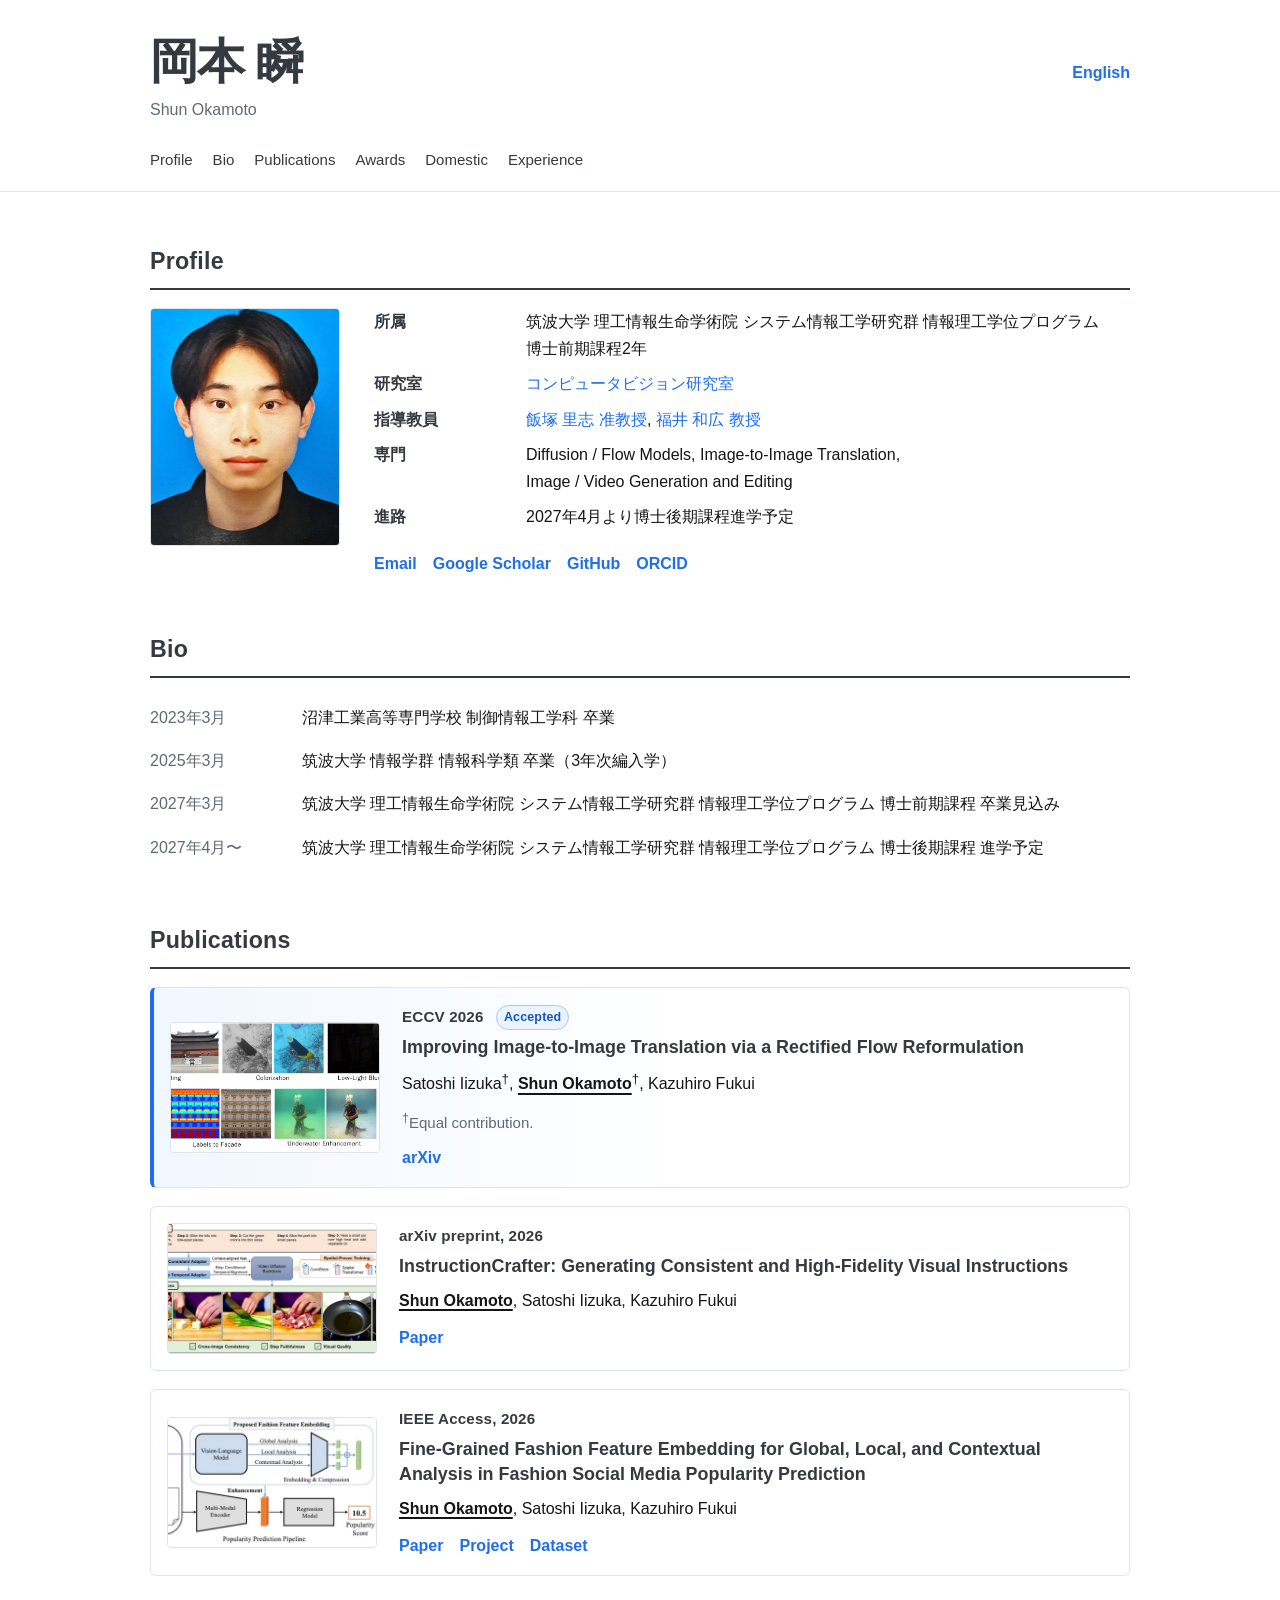
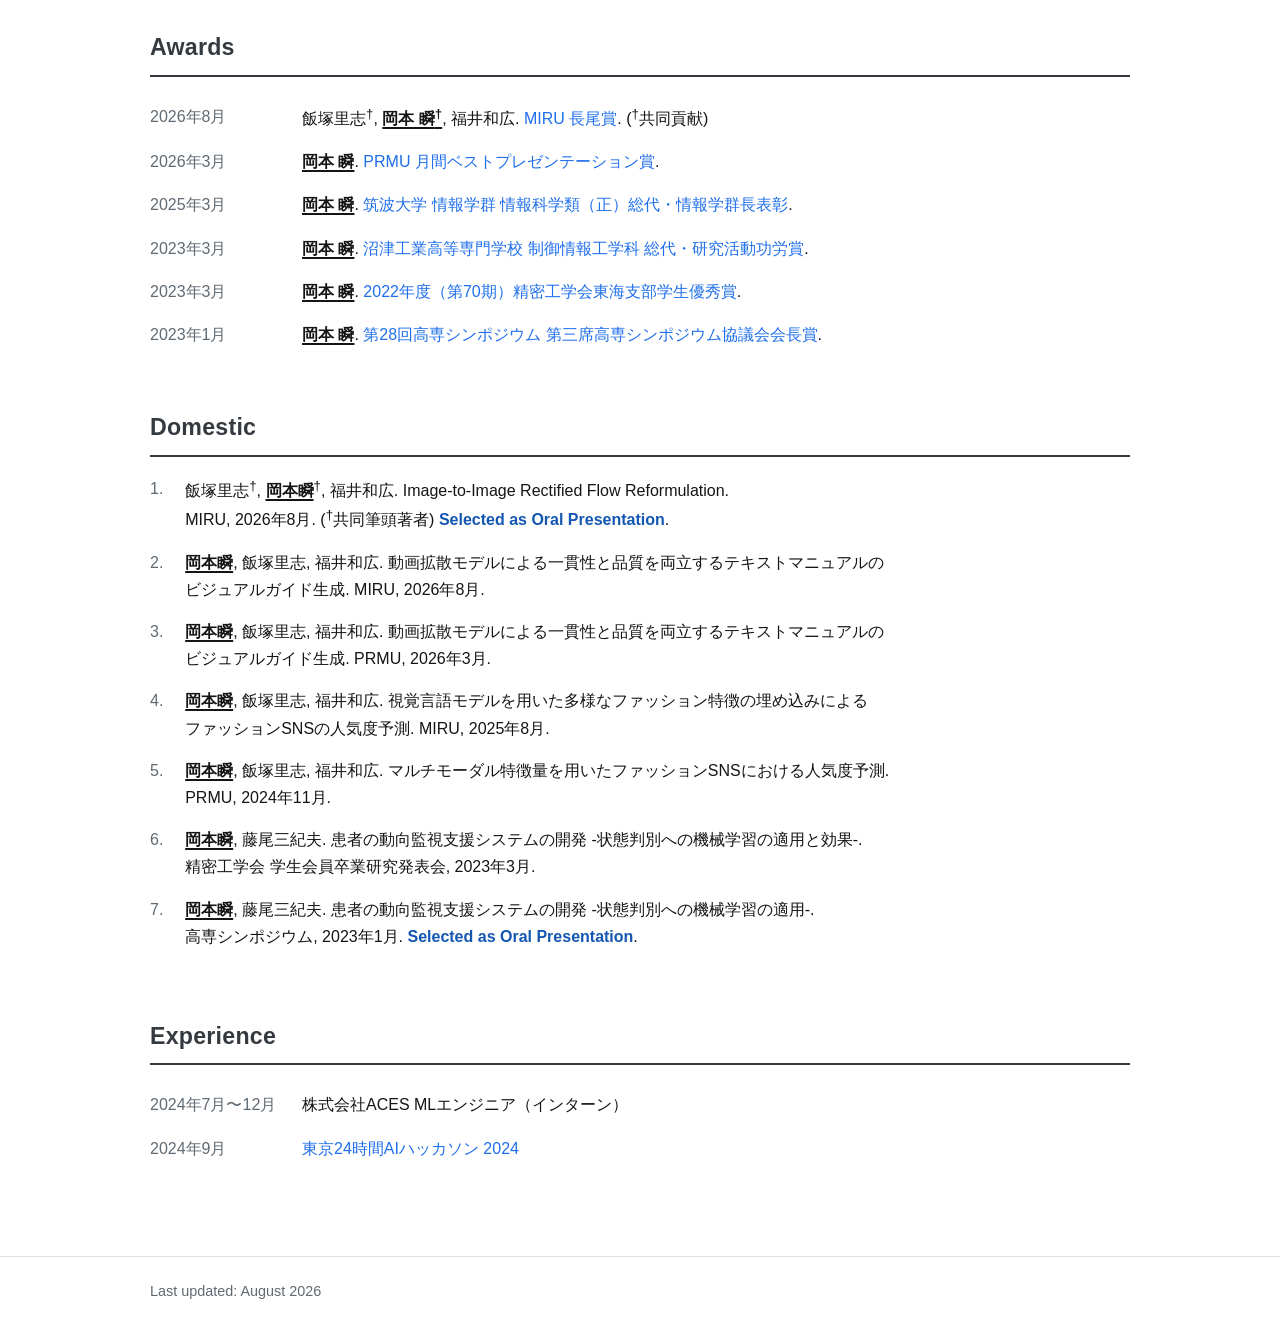
==== index.html @ 53cd5a17 "Update index.html" ====
<!DOCTYPE html>
<html lang="ja">
<head>
  <meta charset="UTF-8">
  <meta name="viewport" content="width=device-width, initial-scale=1.0">
  <meta name="description" content="岡本 瞬 (Shun Okamoto)">
  <title>岡本 瞬 | Shun Okamoto</title>
  <link rel="stylesheet" href="style.css">
</head>
<body>
  <header class="site-header">
    <div class="container">
      <div class="header-row">
        <div>
          <h1 class="site-title">岡本 瞬</h1>
          <p class="site-subtitle">Shun Okamoto</p>
        </div>
        <a class="lang-switch" href="index_en.html" lang="en">English</a>
      </div>
      <nav class="nav" aria-label="ページ内ナビゲーション">
        <a href="#profile">Profile</a>
        <a href="#education">Bio</a>
        <a href="#publications">Publications</a>
        <a href="#awards">Awards</a>
        <a href="#domestic">Domestic</a>
        <a href="#development">Experience</a>
      </nav>
    </div>
  </header>

  <main class="container">
    <section id="profile">
      <h2 class="section-title">Profile</h2>
      <div class="profile">
        <img class="profile-photo" src="assets/profile.jpg" alt="岡本 瞬のプロフィール写真">
        <div>
          <dl class="profile-details">
            <dt>所属</dt>
            <dd>筑波大学 理工情報生命学術院 システム情報工学研究群 情報理工学位プログラム <br>博士前期課程2年</dd>

            <dt>研究室</dt>
            <dd><a href="https://home.cvlab.cs.tsukuba.ac.jp/home" target="_blank" rel="noopener noreferrer">コンピュータビジョン研究室</a></dd>

            <dt>指導教員</dt>
            <dd>
              <a href="https://iizuka.cs.tsukuba.ac.jp/" target="_blank" rel="noopener noreferrer">飯塚 里志 准教授</a>,
              <a href="https://www.cs.tsukuba.ac.jp/~kfukui/" target="_blank" rel="noopener noreferrer">福井 和広 教授</a>
            </dd>

            <dt>専門</dt>
            <dd>Diffusion / Flow Models, Image-to-Image Translation, <br>Image / Video Generation and Editing</dd>

            <dt>進路</dt>
            <dd>2027年4月より博士後期課程進学予定</dd>
          </dl>

          <div class="link-row" aria-label="外部リンク">
            <a href="mailto:mogura.okamoto@cvlab.cs.tsukuba.ac.jp">Email</a>
            <a href="https://scholar.google.com/citations?user=9GN3HHEAAAAJ&hl=ja" target="_blank" rel="noopener noreferrer">Google Scholar</a>
            <a href="https://github.com/minotake-match-life" target="_blank" rel="noopener noreferrer">GitHub</a>
            <a href="https://orcid.org/0009-0007-9579-2125" target="_blank" rel="noopener noreferrer">ORCID</a>
          </div>
        </div>
      </div>
    </section>

    <section id="education">
      <h2 class="section-title">Bio</h2>
      <ul class="timeline">
        <li><span class="date">2023年3月</span><span>沼津工業高等専門学校 制御情報工学科 卒業</span></li>
        <li><span class="date">2025年3月</span><span>筑波大学 情報学群 情報科学類 卒業（3年次編入学）</span></li>
        <li><span class="date">2027年3月</span><span>筑波大学 理工情報生命学術院 システム情報工学研究群 情報理工学位プログラム 博士前期課程 卒業見込み</span></li>
        <li><span class="date">2027年4月〜</span><span>筑波大学 理工情報生命学術院 システム情報工学研究群 情報理工学位プログラム 博士後期課程 進学予定</span></li>
      </ul>
    </section>

    <section id="publications">
      <h2 class="section-title">Publications</h2>
      <div class="publication-list">
        <article class="publication-card featured">
          <img class="teaser" src="assets/teaser_rectified_flow.jpg" alt="Improving Image-to-Image Translation via a Rectified Flow Reformulation のティザー画像">
          <div>
            <div class="venue">ECCV 2026 <span class="badge">Accepted</span></div>
            <h3 class="pub-title">Improving Image-to-Image Translation via a Rectified Flow Reformulation</h3>
            <p class="authors">Satoshi Iizuka<sup>†</sup>, <span class="me">Shun Okamoto</span><sup>†</sup>, Kazuhiro Fukui</p>
            <p class="pub-note"><sup>†</sup>Equal contribution.</p>
            <div class="pub-links">
              <a href="https://arxiv.org/abs/2603.20186" target="_blank" rel="noopener noreferrer">arXiv</a>
            </div>
          </div>
        </article>

        <article class="publication-card">
          <img class="teaser" src="assets/teaser_inst.png" alt="InstructionCrafter: Generating Consistent and High-Fidelity Visual Instructionsのティザー画像">
          <div>
            <div class="venue">arXiv preprint, 2026</div>
            <h3 class="pub-title">InstructionCrafter: Generating Consistent and High-Fidelity Visual Instructions</h3>
            <p class="authors"><span class="me">Shun Okamoto</span>, Satoshi Iizuka, Kazuhiro Fukui</p>
            <div class="pub-links">
              <a href="https://arxiv.org/abs/2608.08460" target="_blank" rel="noopener noreferrer">Paper</a>
              <!-- <a href="https://github.com/minotake-match-life/FFGLC" target="_blank" rel="noopener noreferrer">Project</a> -->
              <!-- <a href="https://huggingface.co/datasets/iampom/WEAR-PD" target="_blank" rel="noopener noreferrer">Dataset</a> -->
            </div>
          </div>
        </article>

        <article class="publication-card">
          <img class="teaser" src="assets/teaser_ffglc.jpg" alt="Fine-Grained Fashion Feature Embedding for Global, Local, and Contextual Analysis in Fashion Social Media Popularity Prediction のティザー画像">
          <div>
            <div class="venue">IEEE Access, 2026</div>
            <h3 class="pub-title">Fine-Grained Fashion Feature Embedding for Global, Local, and Contextual Analysis in Fashion Social Media Popularity Prediction</h3>
            <p class="authors"><span class="me">Shun Okamoto</span>, Satoshi Iizuka, Kazuhiro Fukui</p>
            <div class="pub-links">
              <a href="https://ieeexplore.ieee.org/abstract/document/11522804" target="_blank" rel="noopener noreferrer">Paper</a>
              <a href="https://github.com/minotake-match-life/FFGLC" target="_blank" rel="noopener noreferrer">Project</a>
              <a href="https://huggingface.co/datasets/iampom/WEAR-PD" target="_blank" rel="noopener noreferrer">Dataset</a>
            </div>
          </div>
        </article>
      </div>
    </section>

    <section id="awards">
      <h2 class="section-title">Awards</h2>
      <ul class="awards">
        <li>
          <span class="date">2026年8月</span>
          <span>飯塚里志<sup>†</sup>, <span class="me">岡本 瞬<sup>†</sup></span>, 福井和広. <a href="https://miru-committee.github.io/miru2026/author/award/" target="_blank" rel="noopener noreferrer">MIRU 長尾賞</a>. (<sup>†</sup>共同貢献)</span>
        </li>
        <li>
          <span class="date">2026年3月</span>
          <span><span class="me">岡本 瞬</span>. <a href="https://www.ieice.org/iss/prmu/jpn/award_list.html" target="_blank" rel="noopener noreferrer">PRMU 月間ベストプレゼンテーション賞</a>.</span>
        </li>
        <li>
          <span class="date">2025年3月</span>
          <span><span class="me">岡本 瞬</span>. <a href="https://www.coins.tsukuba.ac.jp/award/" target="_blank" rel="noopener noreferrer">筑波大学 情報学群 情報科学類（正）総代・情報学群長表彰</a>.</span>
        </li>
        <li>
          <span class="date">2023年3月</span>
          <span><span class="me">岡本 瞬</span>. <a href="https://www.numazu-ct.ac.jp/news/3595/" target="_blank" rel="noopener noreferrer">沼津工業高等専門学校 制御情報工学科 総代・研究活動功労賞</a>.</span>
        </li>
        <li>
          <span class="date">2023年3月</span>
          <span><span class="me">岡本 瞬</span>. <a href="https://tokai.jspe.or.jp/news/student-award2022/" target="_blank" rel="noopener noreferrer">2022年度（第70期）精密工学会東海支部学生優秀賞</a>.</span>
        </li>
        <li>
          <span class="date">2023年1月</span>
          <span><span class="me">岡本 瞬</span>. <a href="https://kosen-sympo.org/28th/award/" target="_blank" rel="noopener noreferrer">第28回高専シンポジウム 第三席高専シンポジウム協議会会長賞</a>.</span>
        </li>
      </ul>
    </section>

    <section id="domestic">
      <h2 class="section-title">Domestic</h2>
      <ol class="domestic-list">
        <li>飯塚里志<sup>†</sup>, <span class="me">岡本瞬</span><sup>†</sup>, 福井和広. Image-to-Image Rectified Flow Reformulation. <br>MIRU, 2026年8月. (<sup>†</sup>共同筆頭著者) <span class="presentation-note">Selected as Oral Presentation</span>.</li>
        <li><span class="me">岡本瞬</span>, 飯塚里志, 福井和広. 動画拡散モデルによる一貫性と品質を両立するテキストマニュアルの<br>ビジュアルガイド生成. MIRU, 2026年8月.</li>
        <li><span class="me">岡本瞬</span>, 飯塚里志, 福井和広. 動画拡散モデルによる一貫性と品質を両立するテキストマニュアルの<br>ビジュアルガイド生成. PRMU, 2026年3月.</li>
        <li><span class="me">岡本瞬</span>, 飯塚里志, 福井和広. 視覚言語モデルを用いた多様なファッション特徴の埋め込みによる<br>ファッションSNSの人気度予測. MIRU, 2025年8月.</li>
        <li><span class="me">岡本瞬</span>, 飯塚里志, 福井和広. マルチモーダル特徴量を用いたファッションSNSにおける人気度予測. <br>PRMU, 2024年11月.</li>
        <li><span class="me">岡本瞬</span>, 藤尾三紀夫. 患者の動向監視支援システムの開発 -状態判別への機械学習の適用と効果-. <br>精密工学会 学生会員卒業研究発表会, 2023年3月.</li>
        <li><span class="me">岡本瞬</span>, 藤尾三紀夫. 患者の動向監視支援システムの開発 -状態判別への機械学習の適用-. <br>高専シンポジウム, 2023年1月. <span class="presentation-note">Selected as Oral Presentation</span>.</li>
      </ol>
    </section>

    <section id="development">
      <h2 class="section-title">Experience</h2>
      <ul class="experience-list">
        <li><span class="date">2024年7月〜12月</span><span> 株式会社ACES MLエンジニア（インターン）</span></li>
        <li><span class="date">2024年9月</span><span><a href="https://www.aifestival.jp/news/%E3%80%8C%E6%9D%B1%E4%BA%AC24%E6%99%82%E9%96%93ai%E3%83%8F%E3%83%83%E3%82%AB%E3%82%BD%E3%83%B3-2024%E3%80%8D%E7%B5%90%E6%9E%9C%E5%A0%B1%E5%91%8A" target="_blank" rel="noopener noreferrer"> 東京24時間AIハッカソン 2024</a></span></li>
      </ul>
    </section>
  </main>

  <footer>
    <div class="container">Last updated: August 2026</div>
  </footer>
</body>
</html>
---- style.css ----
:root {
  --bg: #ffffff;
  --text: #151515;
  --heading: #343a40;
  --muted: #606a73;
  --line: #dfe4e8;
  --accent: #1f6feb;
  --accent-soft: #f1f7ff;
  --card: #ffffff;
  --max-width: 980px;
}

* {
  box-sizing: border-box;
}

html {
  scroll-behavior: smooth;
}

body {
  margin: 0;
  background: var(--bg);
  color: var(--text);
  font-family: -apple-system, BlinkMacSystemFont, "Segoe UI", "Noto Sans JP", "Hiragino Kaku Gothic ProN", "Yu Gothic", Meiryo, Arial, sans-serif;
  line-height: 1.7;
  font-size: 16px;
}

a {
  color: var(--accent);
  text-decoration: none;
}

a:hover,
a:focus-visible {
  text-decoration: underline;
}

.container {
  width: min(calc(100% - 36px), var(--max-width));
  margin: 0 auto;
}

.site-header {
  padding: 36px 0 18px;
  border-bottom: 1px solid var(--line);
}

.header-row {
  display: flex;
  align-items: baseline;
  justify-content: space-between;
  gap: 24px;
}

.site-title {
  margin: 0;
  color: var(--heading);
  font-size: clamp(2rem, 5vw, 3rem);
  line-height: 1.1;
  letter-spacing: -0.02em;
}

.site-subtitle {
  margin: 7px 0 0;
  color: var(--muted);
  font-size: 1rem;
}

.lang-switch {
  white-space: nowrap;
  font-weight: 650;
}

.nav {
  display: flex;
  flex-wrap: wrap;
  gap: 10px 20px;
  margin-top: 24px;
  font-size: 0.94rem;
}

.nav a {
  color: var(--heading);
}

main {
  padding: 24px 0 60px;
}

section {
  padding: 26px 0;
}

.section-title {
  margin: 0 0 18px;
  padding-bottom: 7px;
  border-bottom: 2px solid var(--heading);
  color: var(--heading);
  font-size: 1.45rem;
  letter-spacing: 0.01em;
}

.profile {
  display: grid;
  grid-template-columns: 190px minmax(0, 1fr);
  gap: 34px;
  align-items: start;
}

.profile-photo {
  width: 190px;
  aspect-ratio: 4 / 5;
  object-fit: cover;
  border: 1px solid var(--line);
  border-radius: 4px;
  background: #f4f5f6;
}

.profile-details {
  margin: 0;
  display: grid;
  grid-template-columns: 8.5em minmax(0, 1fr);
  column-gap: 16px;
  row-gap: 8px;
}

.profile-details dt {
  color: var(--heading);
  font-weight: 700;
}

.profile-details dd {
  margin: 0;
}

.link-row {
  display: flex;
  flex-wrap: wrap;
  gap: 8px 16px;
  margin-top: 20px;
}

.link-row a,
.pub-links a {
  font-weight: 650;
}

.timeline,
.awards,
.domestic-list,
.experience-list {
  list-style: none;
  padding: 0;
  margin: 0;
}

.timeline li,
.awards li,
.experience-list li {
  display: grid;
  grid-template-columns: 8.5em minmax(0, 1fr);
  gap: 16px;
  padding: 8px 0;
}

.date {
  color: var(--muted);
  font-variant-numeric: tabular-nums;
  white-space: nowrap;
}

.publication-list {
  display: grid;
  gap: 18px;
}

.publication-card {
  display: grid;
  grid-template-columns: 210px minmax(0, 1fr);
  gap: 22px;
  padding: 16px;
  border: 1px solid var(--line);
  border-radius: 6px;
  background: var(--card);
}

.publication-card.featured {
  border-left: 4px solid var(--accent);
  background: linear-gradient(90deg, var(--accent-soft), #ffffff 55%);
}

.teaser {
  width: 100%;
  aspect-ratio: 16 / 10;
  object-fit: cover;
  border: 1px solid var(--line);
  border-radius: 4px;
  background: #f4f5f6;
  align-self: center;
}

.venue {
  margin-bottom: 5px;
  color: var(--heading);
  font-weight: 800;
  font-size: 0.95rem;
  letter-spacing: 0.01em;
}

.pub-title {
  margin: 0 0 8px;
  color: var(--heading);
  font-size: 1.12rem;
  line-height: 1.4;
}

.authors {
  margin: 0 0 10px;
}

.me {
  font-weight: 800;
  text-decoration: underline;
  text-underline-offset: 3px;
  text-decoration-thickness: 1.5px;
}

.badge {
  display: inline-block;
  margin-left: 8px;
  padding: 1px 7px;
  border: 1px solid #a9c9f7;
  border-radius: 999px;
  background: #eaf3ff;
  color: #1457b2;
  font-size: 0.78rem;
  font-weight: 800;
  vertical-align: 1px;
}

.pub-note {
  margin: 7px 0;
  color: var(--muted);
  font-size: 0.94rem;
}

.pub-links {
  display: flex;
  flex-wrap: wrap;
  gap: 8px 16px;
  margin-top: 8px;
}

.awards li.highlight {
  margin: 4px 0 10px;
  padding: 11px 12px;
  border-left: 4px solid var(--accent);
  background: var(--accent-soft);
}

.domestic-list {
  counter-reset: domestic;
}

.domestic-list li {
  counter-increment: domestic;
  position: relative;
  padding: 0 0 15px 2.2em;
}

.domestic-list li::before {
  content: counter(domestic) ".";
  position: absolute;
  left: 0;
  color: var(--muted);
  font-variant-numeric: tabular-nums;
}

.presentation-note {
  color: #1457b2;
  font-weight: 700;
  white-space: nowrap;
}

.simple-note {
  padding: 16px 18px;
  border-left: 3px solid var(--accent);
  background: #f7f9fb;
}

footer {
  padding: 22px 0 34px;
  border-top: 1px solid var(--line);
  color: var(--muted);
  font-size: 0.9rem;
}

@media (max-width: 700px) {
  .header-row {
    align-items: flex-start;
    flex-direction: column;
    gap: 10px;
  }

  .profile {
    grid-template-columns: 1fr;
    gap: 20px;
  }

  .profile-photo {
    width: min(190px, 55vw);
  }

  .profile-details,
  .timeline li,
  .awards li,
  .experience-list li {
    grid-template-columns: 1fr;
    gap: 0;
  }

  .publication-card {
    grid-template-columns: 1fr;
  }

  .teaser {
    width: min(100%, 440px);
  }
}
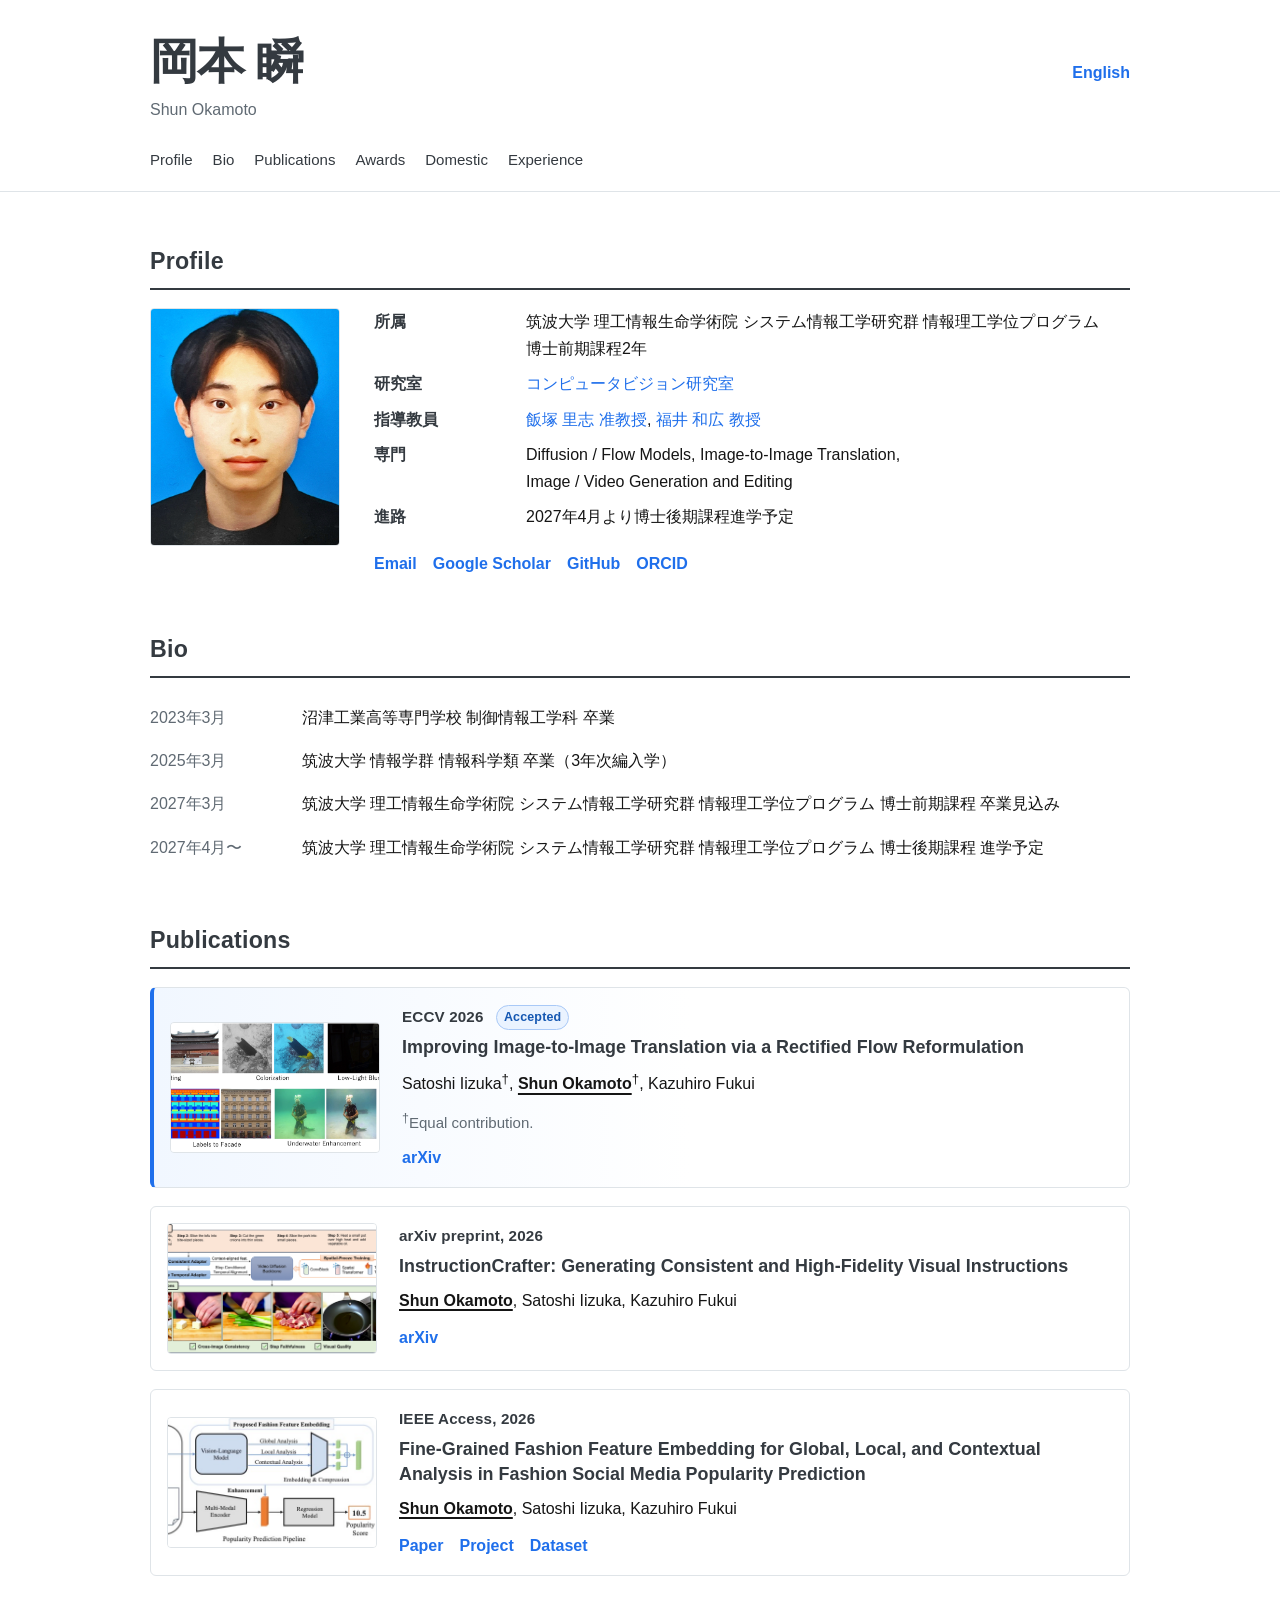
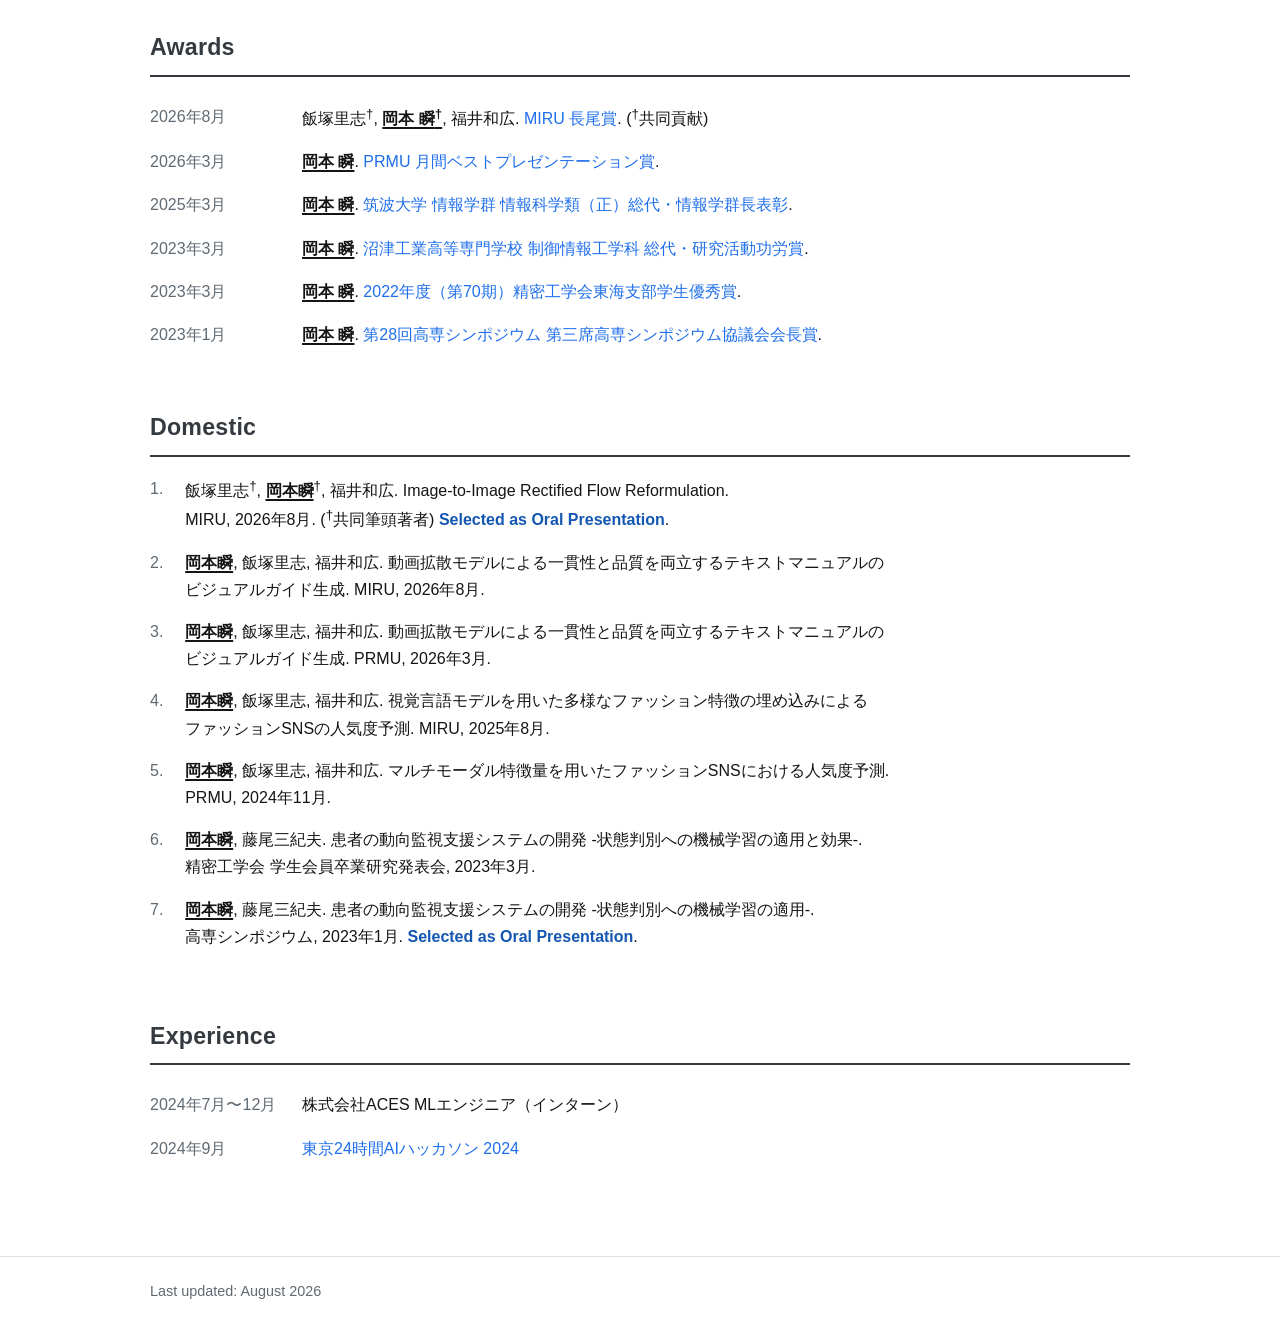
==== commit d38e1d21: "Update index.html" ====
--- a/index.html
+++ b/index.html
@@ -97,7 +97,7 @@
             <h3 class="pub-title">InstructionCrafter: Generating Consistent and High-Fidelity Visual Instructions</h3>
             <p class="authors"><span class="me">Shun Okamoto</span>, Satoshi Iizuka, Kazuhiro Fukui</p>
             <div class="pub-links">
-              <a href="https://arxiv.org/abs/2608.08460" target="_blank" rel="noopener noreferrer">Paper</a>
+              <a href="https://arxiv.org/abs/2608.08460" target="_blank" rel="noopener noreferrer">arXiv</a>
               <!-- <a href="https://github.com/minotake-match-life/FFGLC" target="_blank" rel="noopener noreferrer">Project</a> -->
               <!-- <a href="https://huggingface.co/datasets/iampom/WEAR-PD" target="_blank" rel="noopener noreferrer">Dataset</a> -->
             </div>
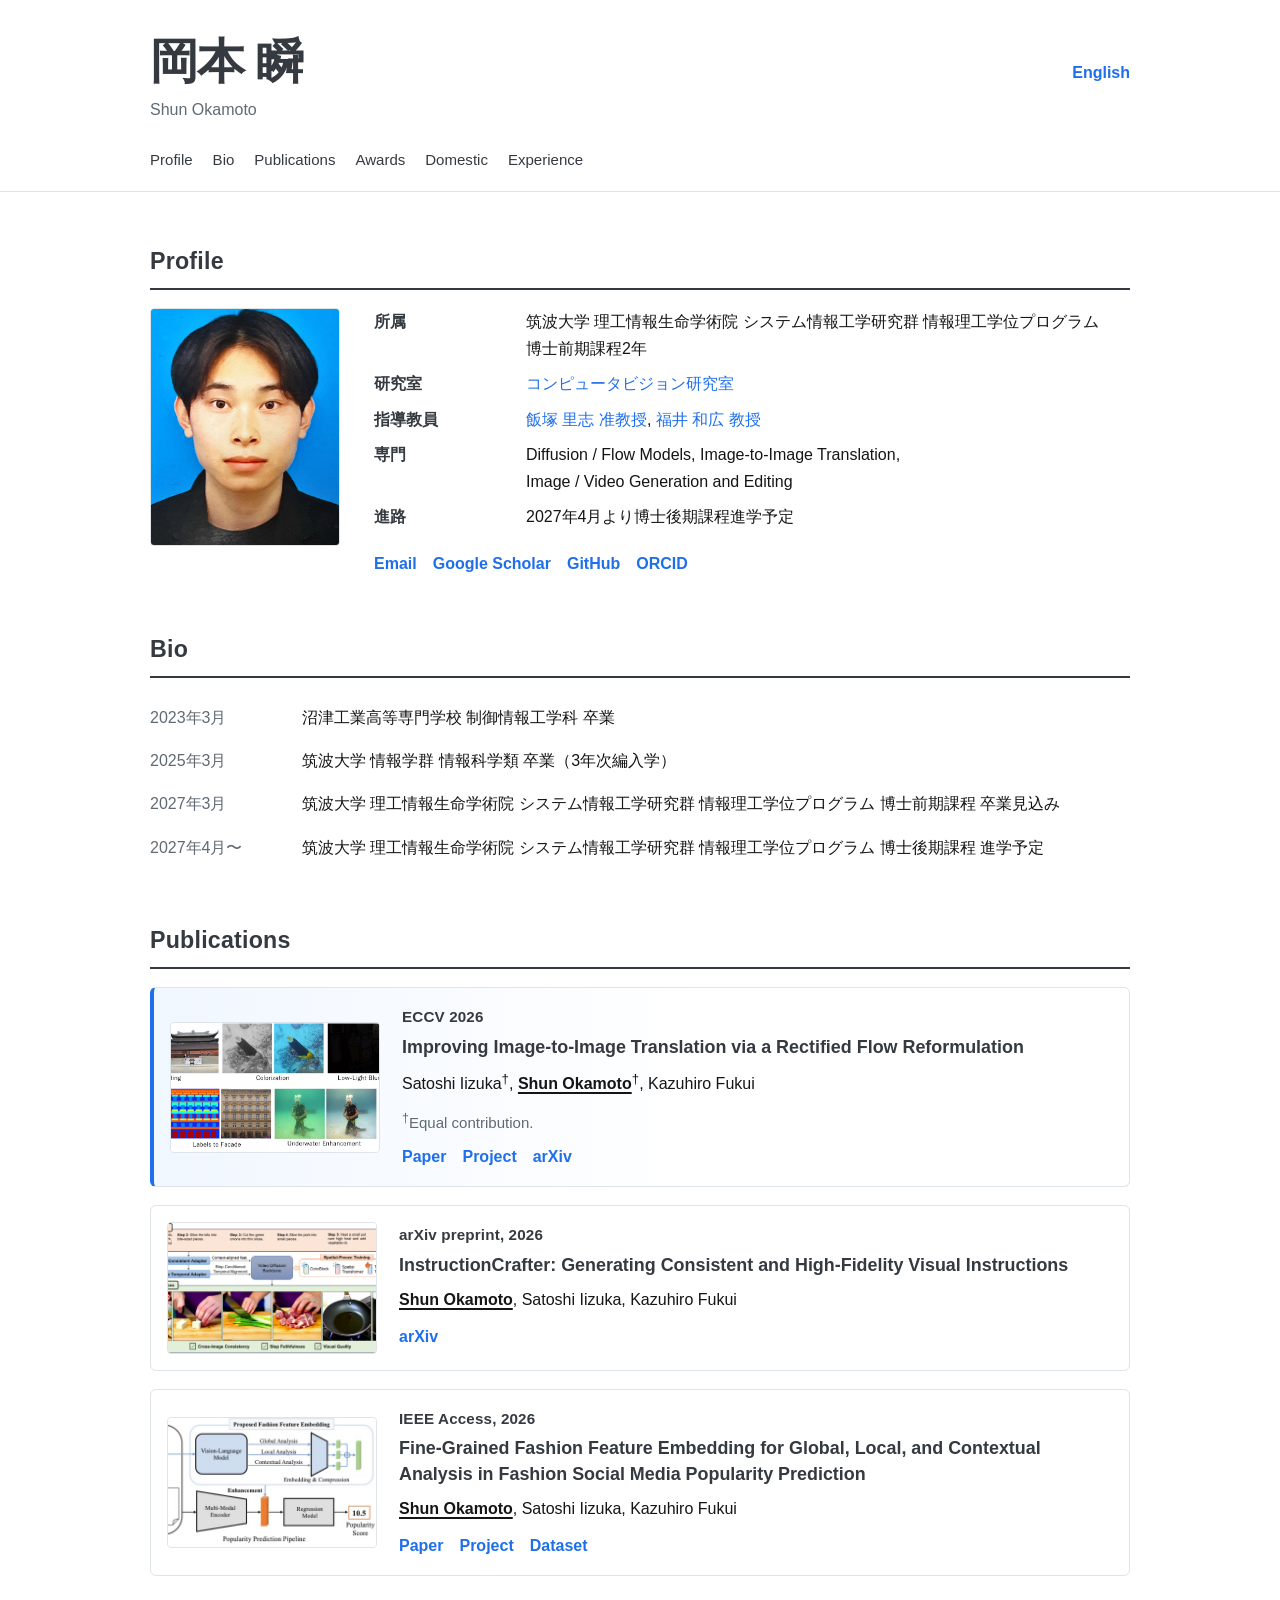
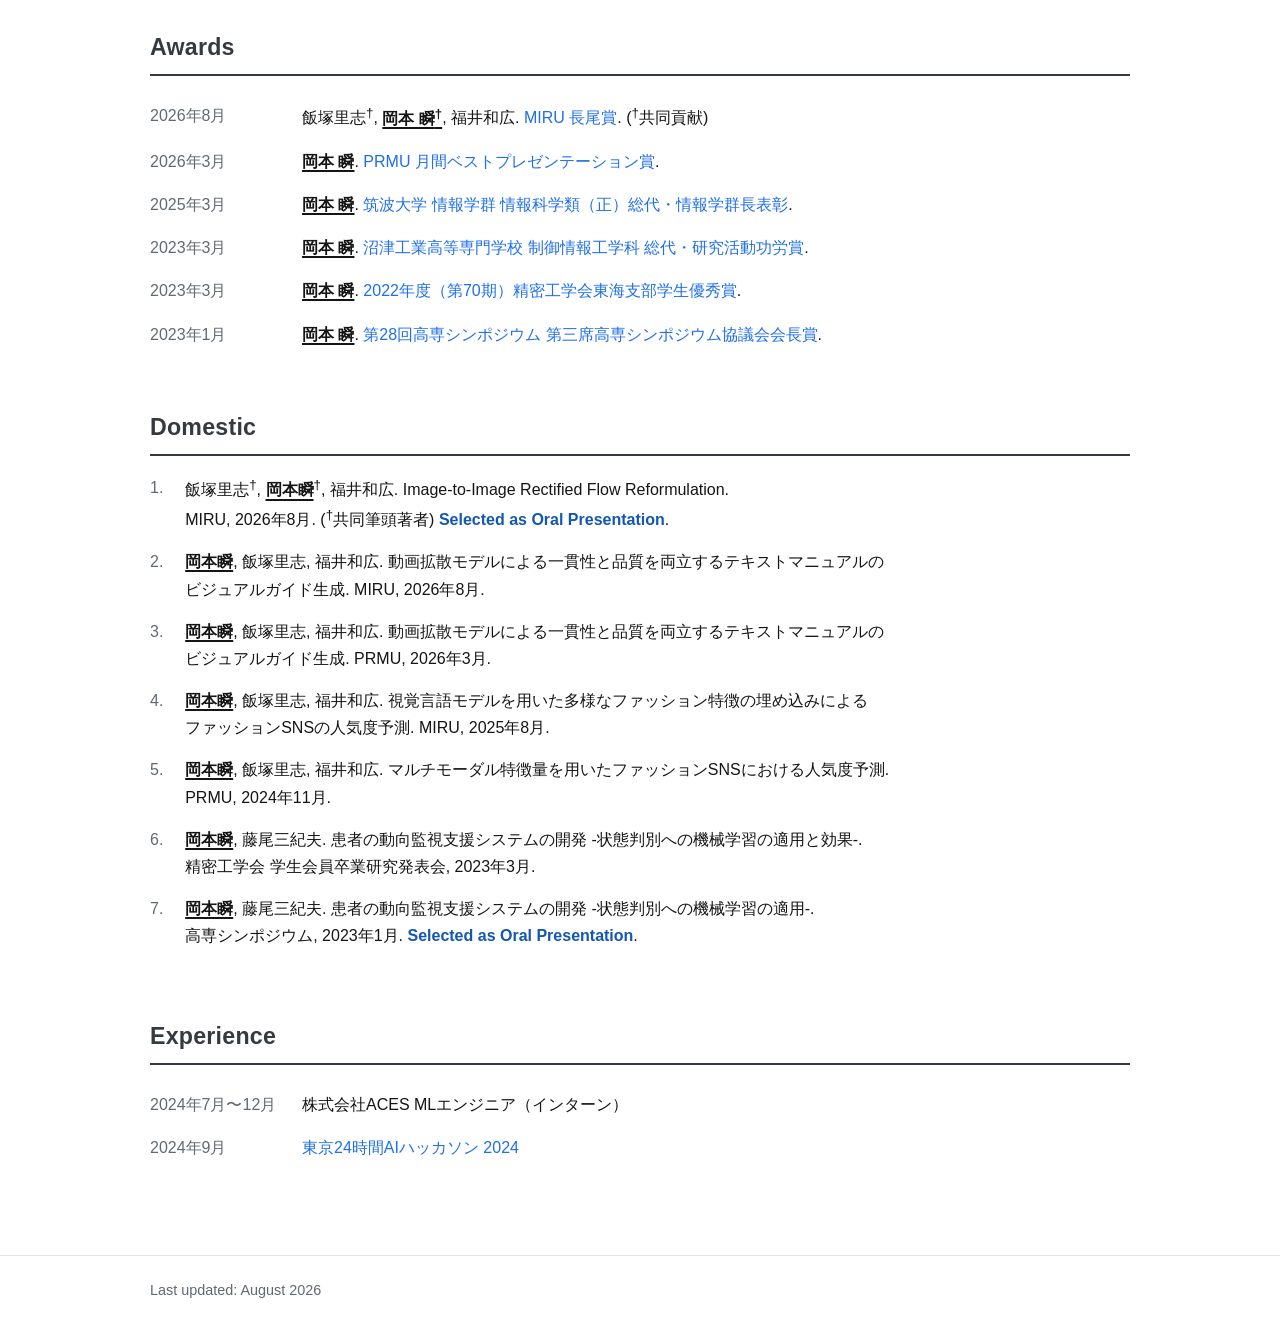
==== commit 48bce619: "Update publication venue display in index.html Comment out the venue badge and update the venue disp" ====
--- a/index.html
+++ b/index.html
@@ -80,11 +80,14 @@
         <article class="publication-card featured">
           <img class="teaser" src="assets/teaser_rectified_flow.jpg" alt="Improving Image-to-Image Translation via a Rectified Flow Reformulation のティザー画像">
           <div>
-            <div class="venue">ECCV 2026 <span class="badge">Accepted</span></div>
+            <!-- <div class="venue">ECCV 2026 <span class="badge">Accepted</span></div> -->
+            <div class="venue">ECCV 2026</div>
             <h3 class="pub-title">Improving Image-to-Image Translation via a Rectified Flow Reformulation</h3>
             <p class="authors">Satoshi Iizuka<sup>†</sup>, <span class="me">Shun Okamoto</span><sup>†</sup>, Kazuhiro Fukui</p>
             <p class="pub-note"><sup>†</sup>Equal contribution.</p>
             <div class="pub-links">
+              <a href="https://eccv.ecva.net/virtual/2026/poster/5655" target="_blank" rel="noopener noreferrer">Paper</a>
+              <a href="https://iizuka.cs.tsukuba.ac.jp/projects/i2irfr/ja/index.html" target="_blank" rel="noopener noreferrer">Project</a>
               <a href="https://arxiv.org/abs/2603.20186" target="_blank" rel="noopener noreferrer">arXiv</a>
             </div>
           </div>
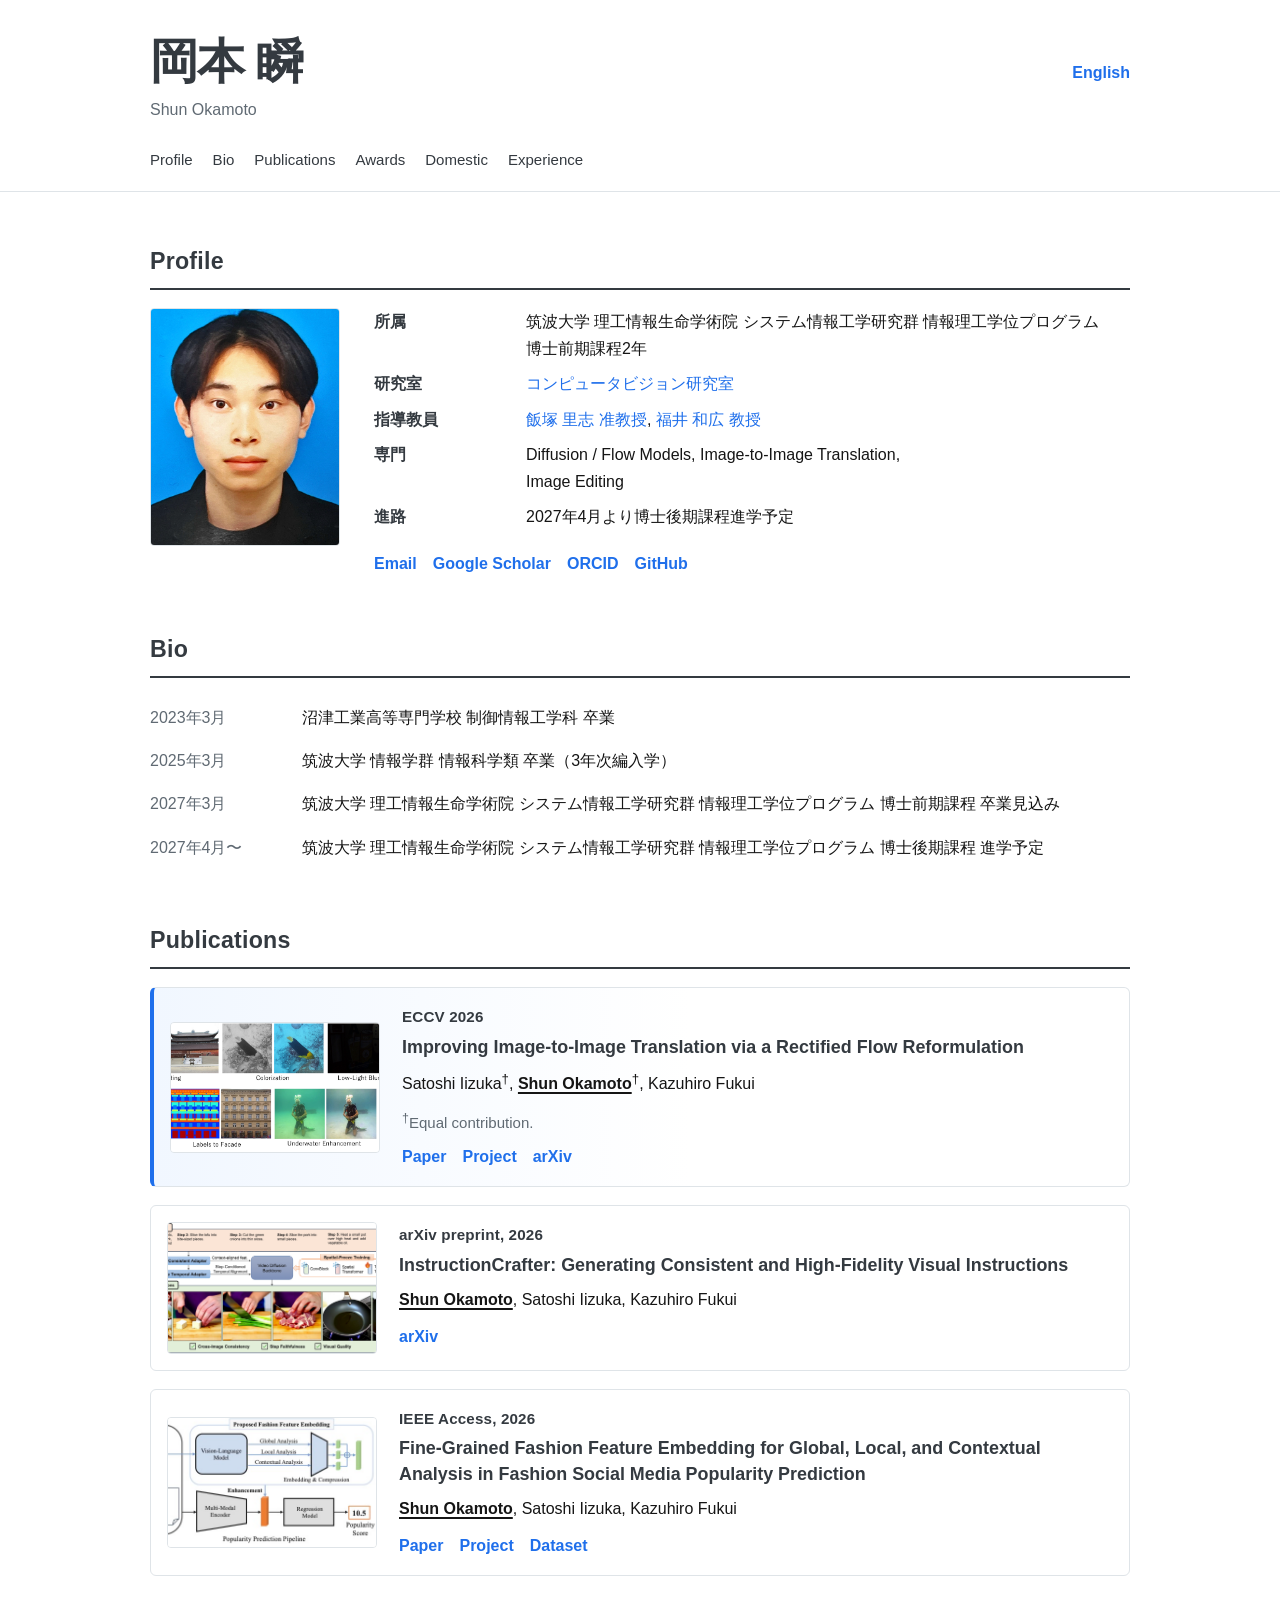
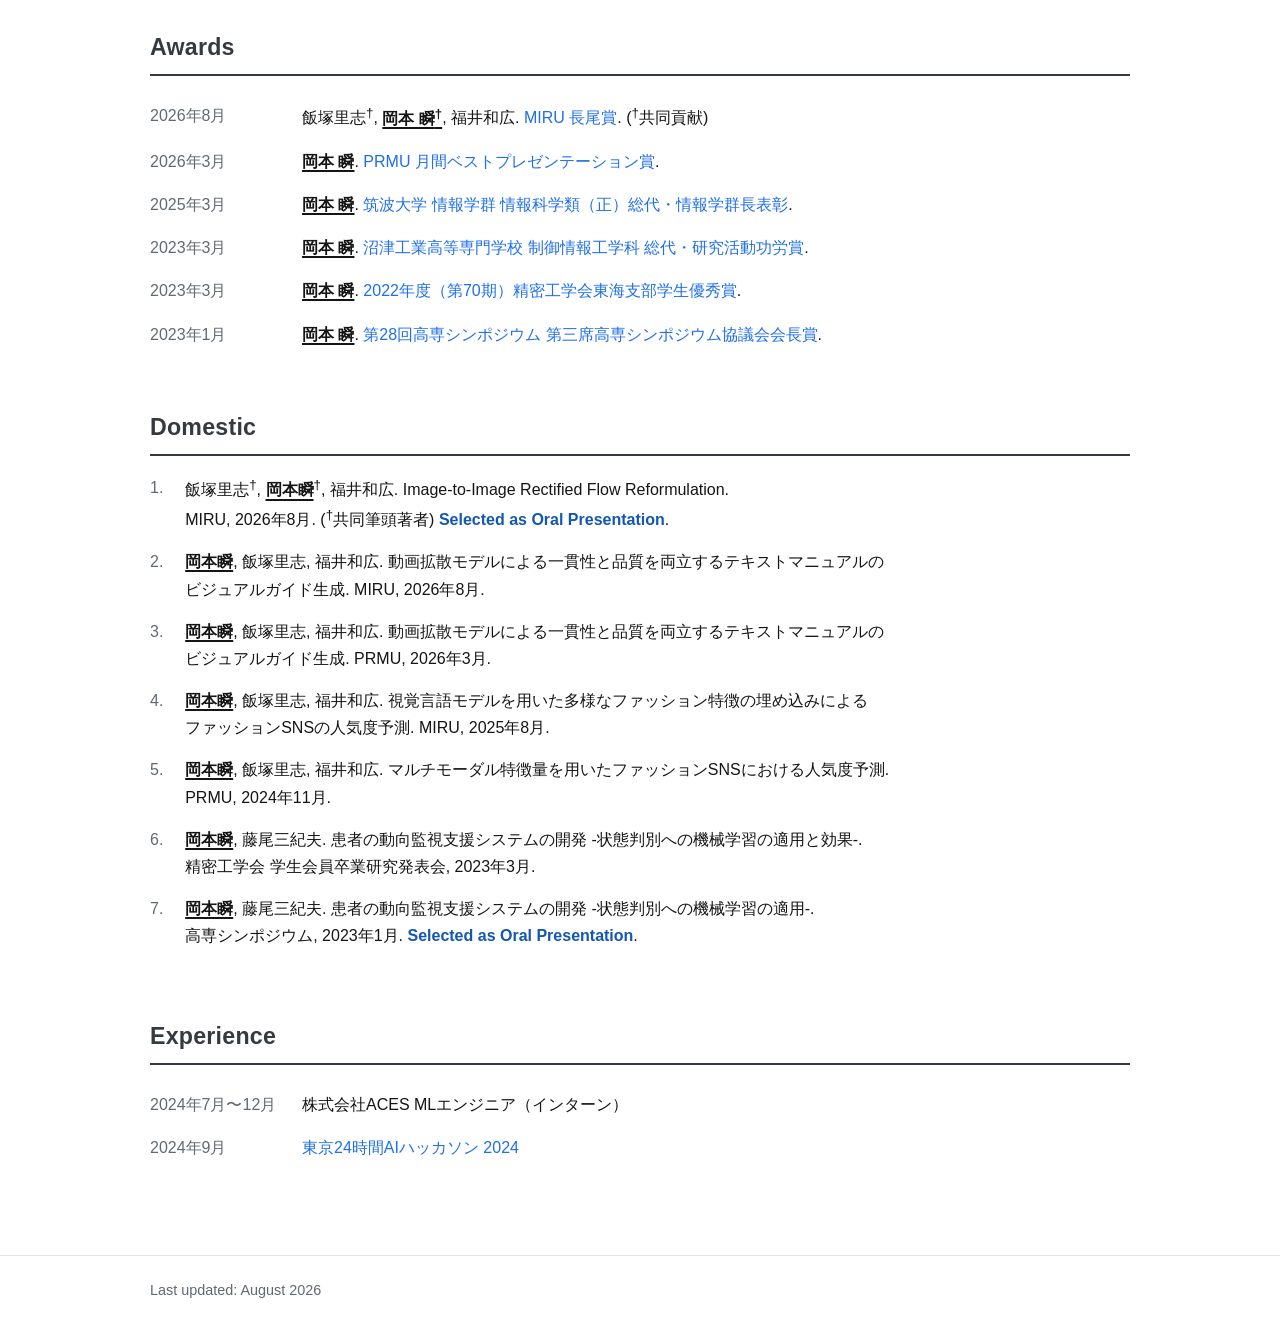
==== commit 28791677: "Update index.html" ====
--- a/index.html
+++ b/index.html
@@ -48,7 +48,7 @@
             </dd>
 
             <dt>専門</dt>
-            <dd>Diffusion / Flow Models, Image-to-Image Translation, <br>Image / Video Generation and Editing</dd>
+            <dd>Diffusion / Flow Models, Image-to-Image Translation, <br>Image Editing</dd>
 
             <dt>進路</dt>
             <dd>2027年4月より博士後期課程進学予定</dd>
@@ -57,8 +57,8 @@
           <div class="link-row" aria-label="外部リンク">
             <a href="mailto:mogura.okamoto@cvlab.cs.tsukuba.ac.jp">Email</a>
             <a href="https://scholar.google.com/citations?user=9GN3HHEAAAAJ&hl=ja" target="_blank" rel="noopener noreferrer">Google Scholar</a>
+            <a href="https://orcid.org/0009-0007-9579-2125" target="_blank" rel="noopener noreferrer">ORCID</a>
             <a href="https://github.com/minotake-match-life" target="_blank" rel="noopener noreferrer">GitHub</a>
-            <a href="https://orcid.org/0009-0007-9579-2125" target="_blank" rel="noopener noreferrer">ORCID</a>
           </div>
         </div>
       </div>
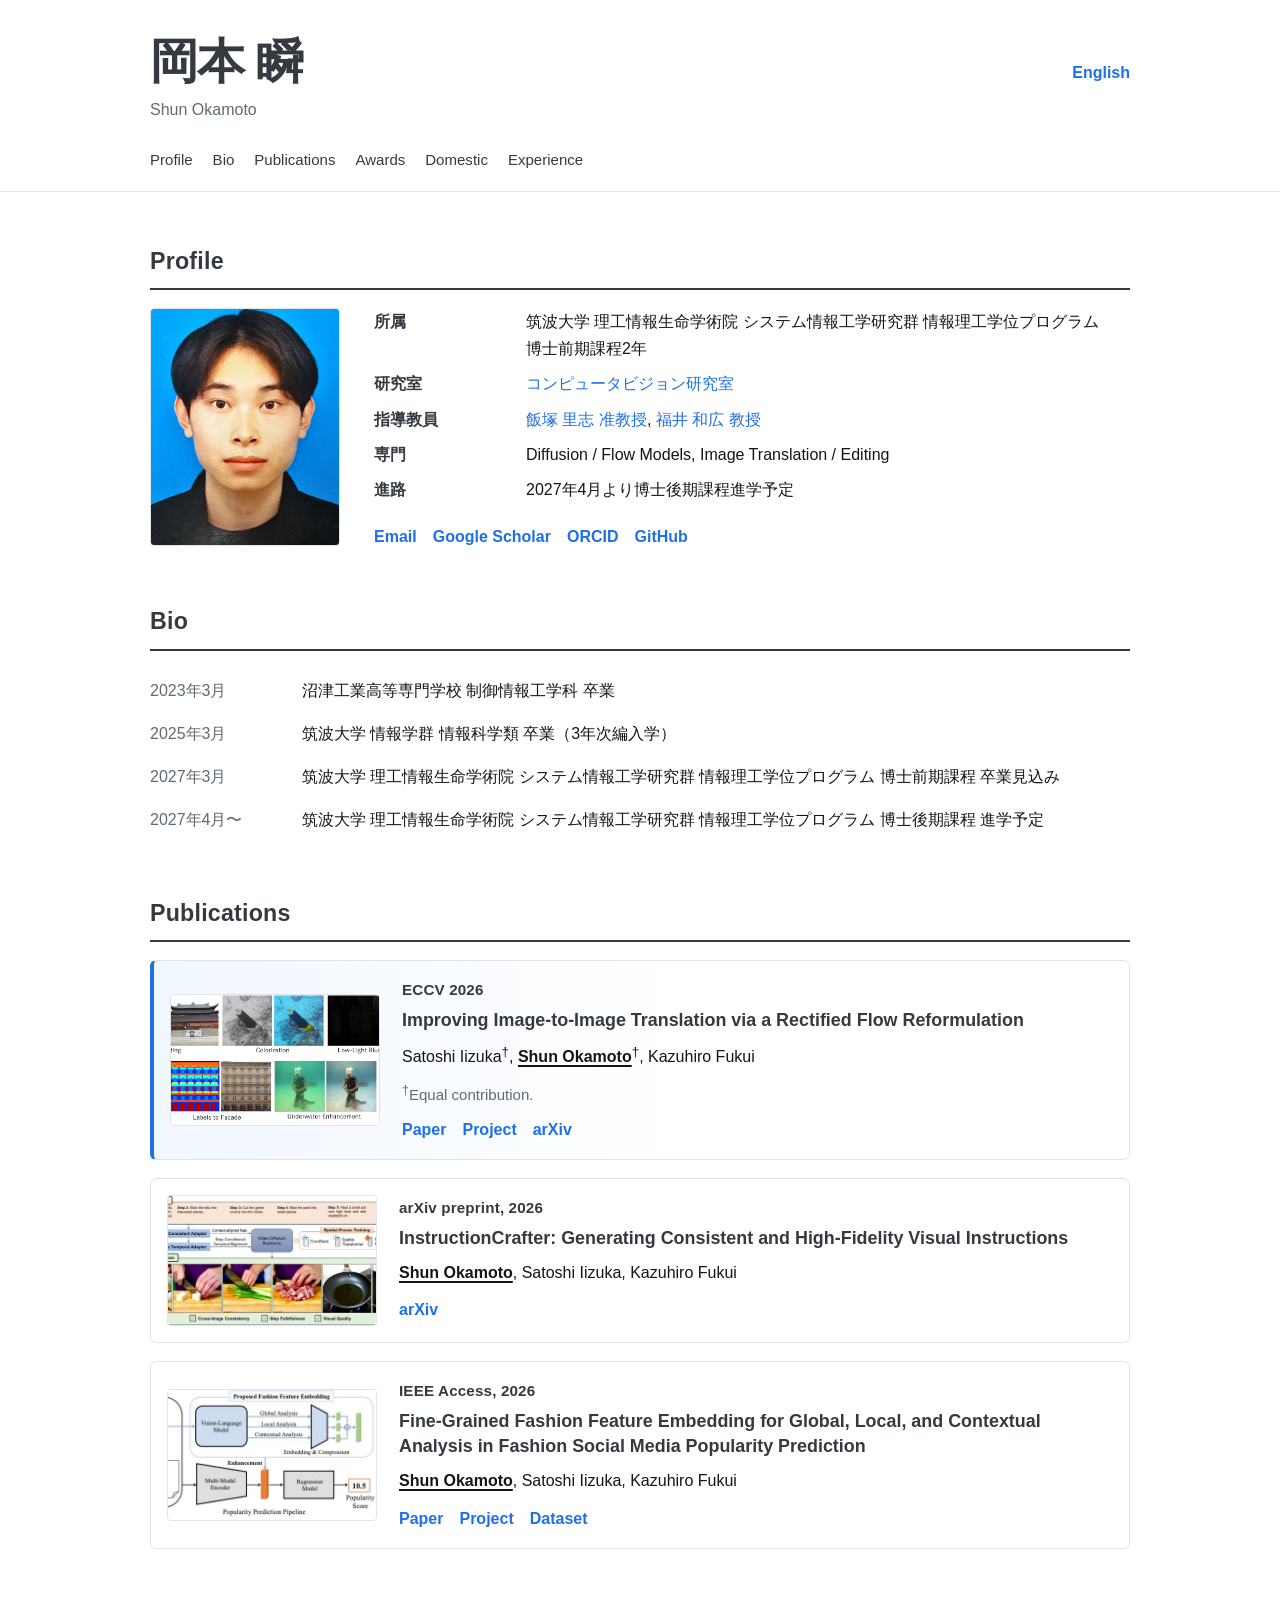
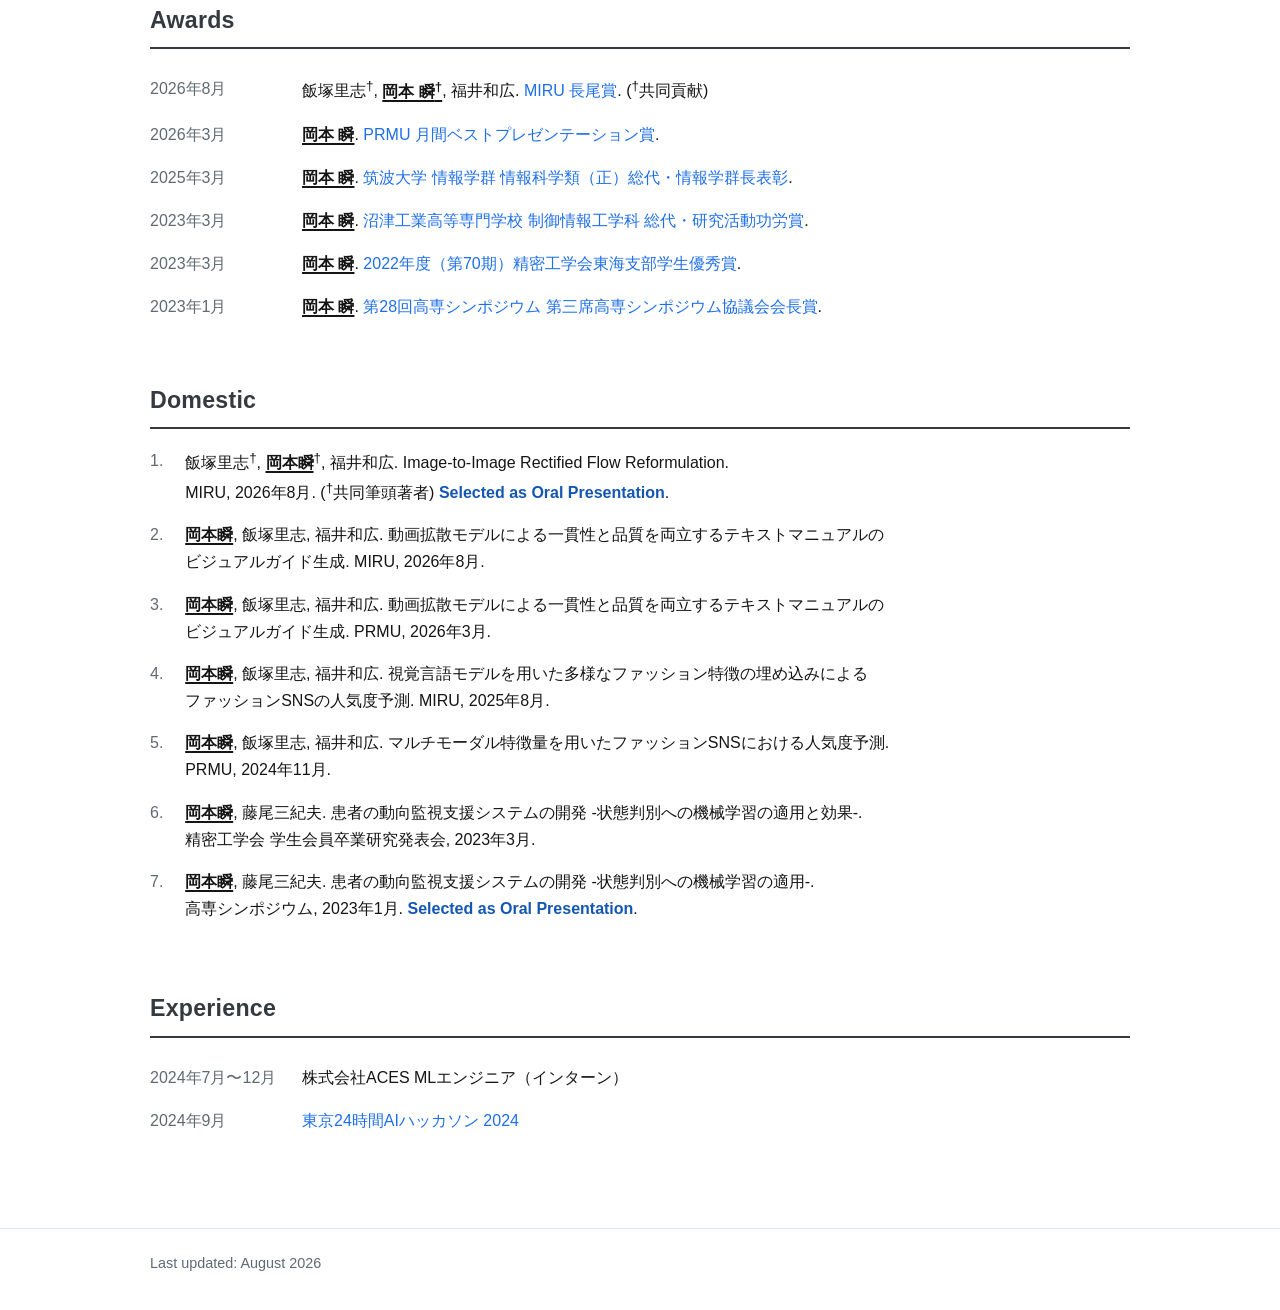
==== commit 442fc045: "Update index.html" ====
--- a/index.html
+++ b/index.html
@@ -1,11 +1,33 @@
 <!DOCTYPE html>
 <html lang="ja">
 <head>
+  <meta name="google-site-verification" content="fhfsTAnJMOT_2YMghTvt5xK2SC1X3YJXvs0bs02hYEU" />
   <meta charset="UTF-8">
   <meta name="viewport" content="width=device-width, initial-scale=1.0">
   <meta name="description" content="岡本 瞬 (Shun Okamoto)">
   <title>岡本 瞬 | Shun Okamoto</title>
   <link rel="stylesheet" href="style.css">
+  <script type="application/ld+json">
+      {
+        "@context": "https://schema.org",
+        "@type": "ProfilePage",
+        "mainEntity": {
+          "@type": "Person",
+          "name": "Shun Okamoto",
+          "alternateName": "岡本 瞬",
+          "url": "https://minotake-match-life.github.io/",
+          "affiliation": {
+            "@type": "CollegeOrUniversity",
+            "name": "University of Tsukuba"
+          },
+          "sameAs": [
+            "https://scholar.google.com/citations?user=9GN3HHEAAAAJ",
+            "https://github.com/minotake-match-life",
+            "https://orcid.org/0009-0007-9579-2125"
+          ]
+        }
+      }
+  </script>
 </head>
 <body>
   <header class="site-header">
@@ -39,7 +61,7 @@
             <dd>筑波大学 理工情報生命学術院 システム情報工学研究群 情報理工学位プログラム <br>博士前期課程2年</dd>
 
             <dt>研究室</dt>
-            <dd><a href="https://home.cvlab.cs.tsukuba.ac.jp/home" target="_blank" rel="noopener noreferrer">コンピュータビジョン研究室</a></dd>
+            <dd><a href="https://home.cvlab.cs.tsukuba.ac.jp" target="_blank" rel="noopener noreferrer">コンピュータビジョン研究室</a></dd>
 
             <dt>指導教員</dt>
             <dd>
@@ -48,7 +70,7 @@
             </dd>
 
             <dt>専門</dt>
-            <dd>Diffusion / Flow Models, Image-to-Image Translation, <br>Image Editing</dd>
+            <dd>Diffusion / Flow Models, Image Translation / Editing</dd>
 
             <dt>進路</dt>
             <dd>2027年4月より博士後期課程進学予定</dd>
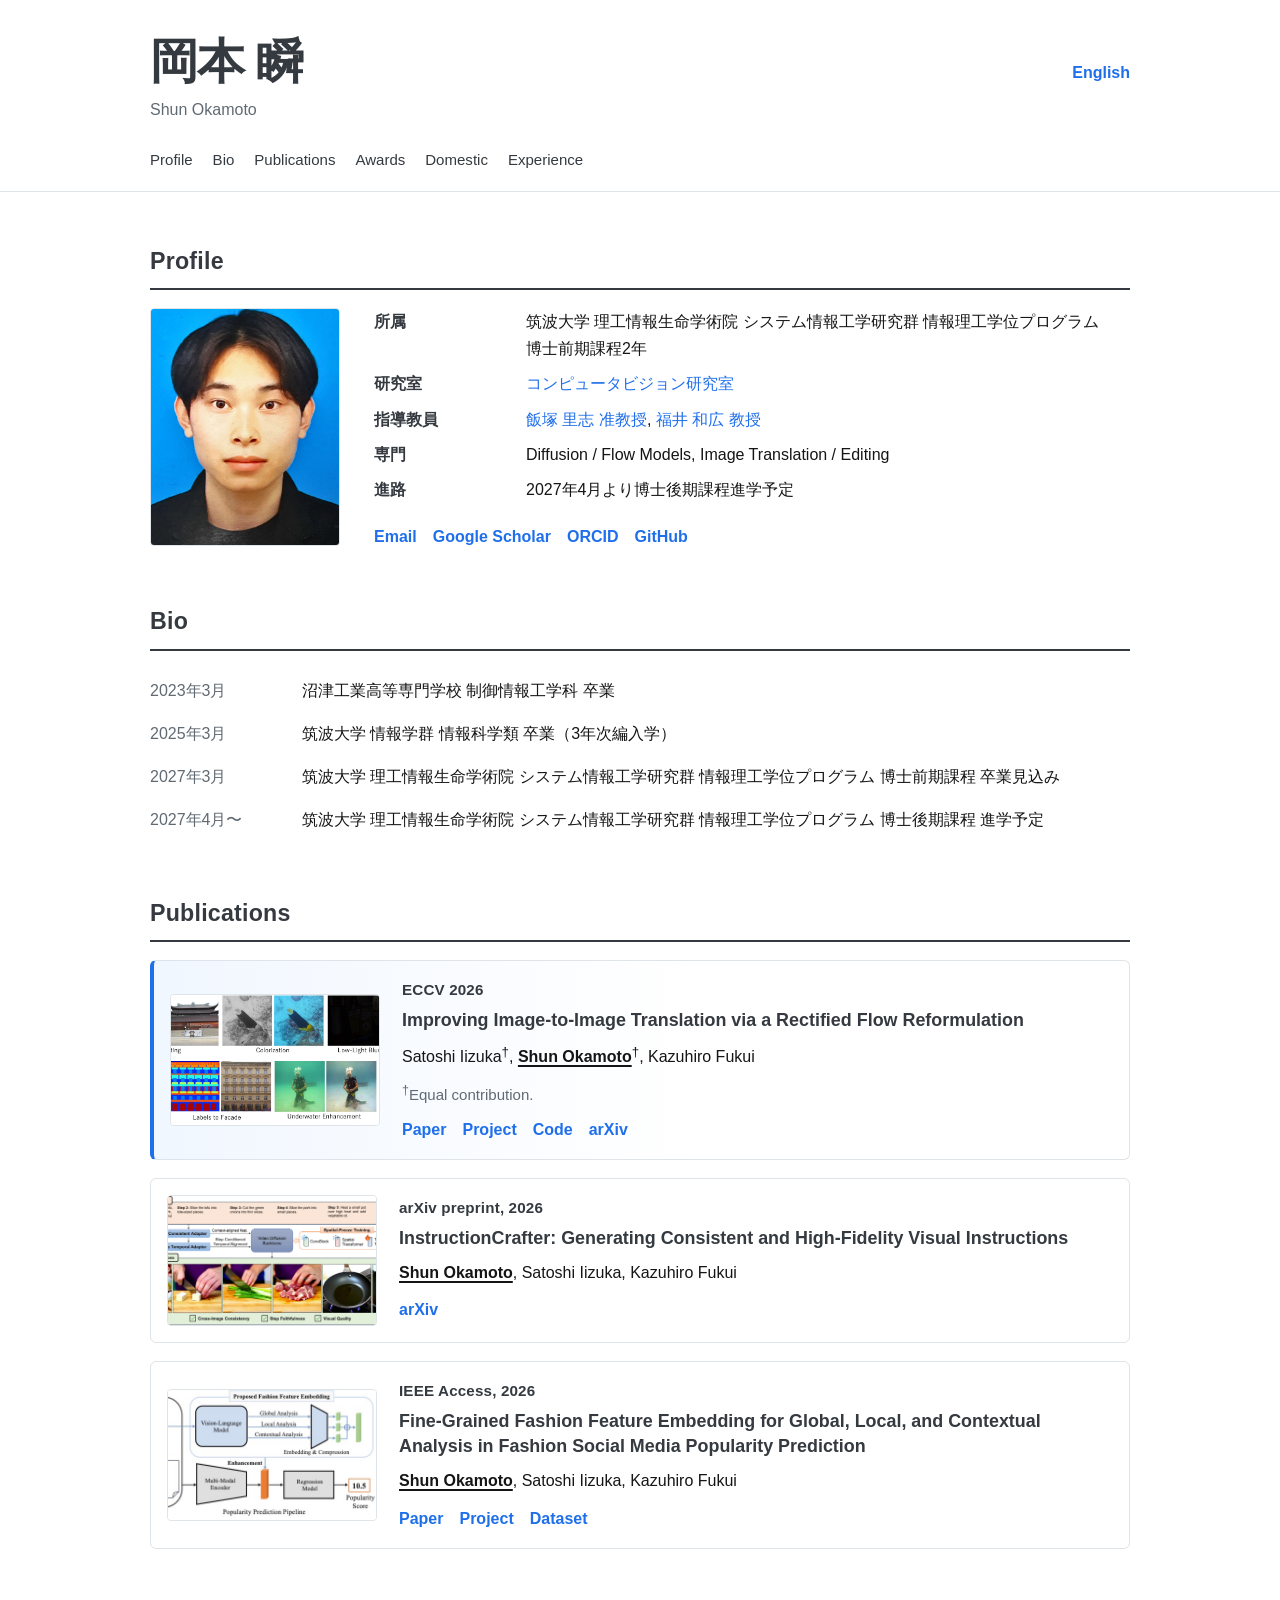
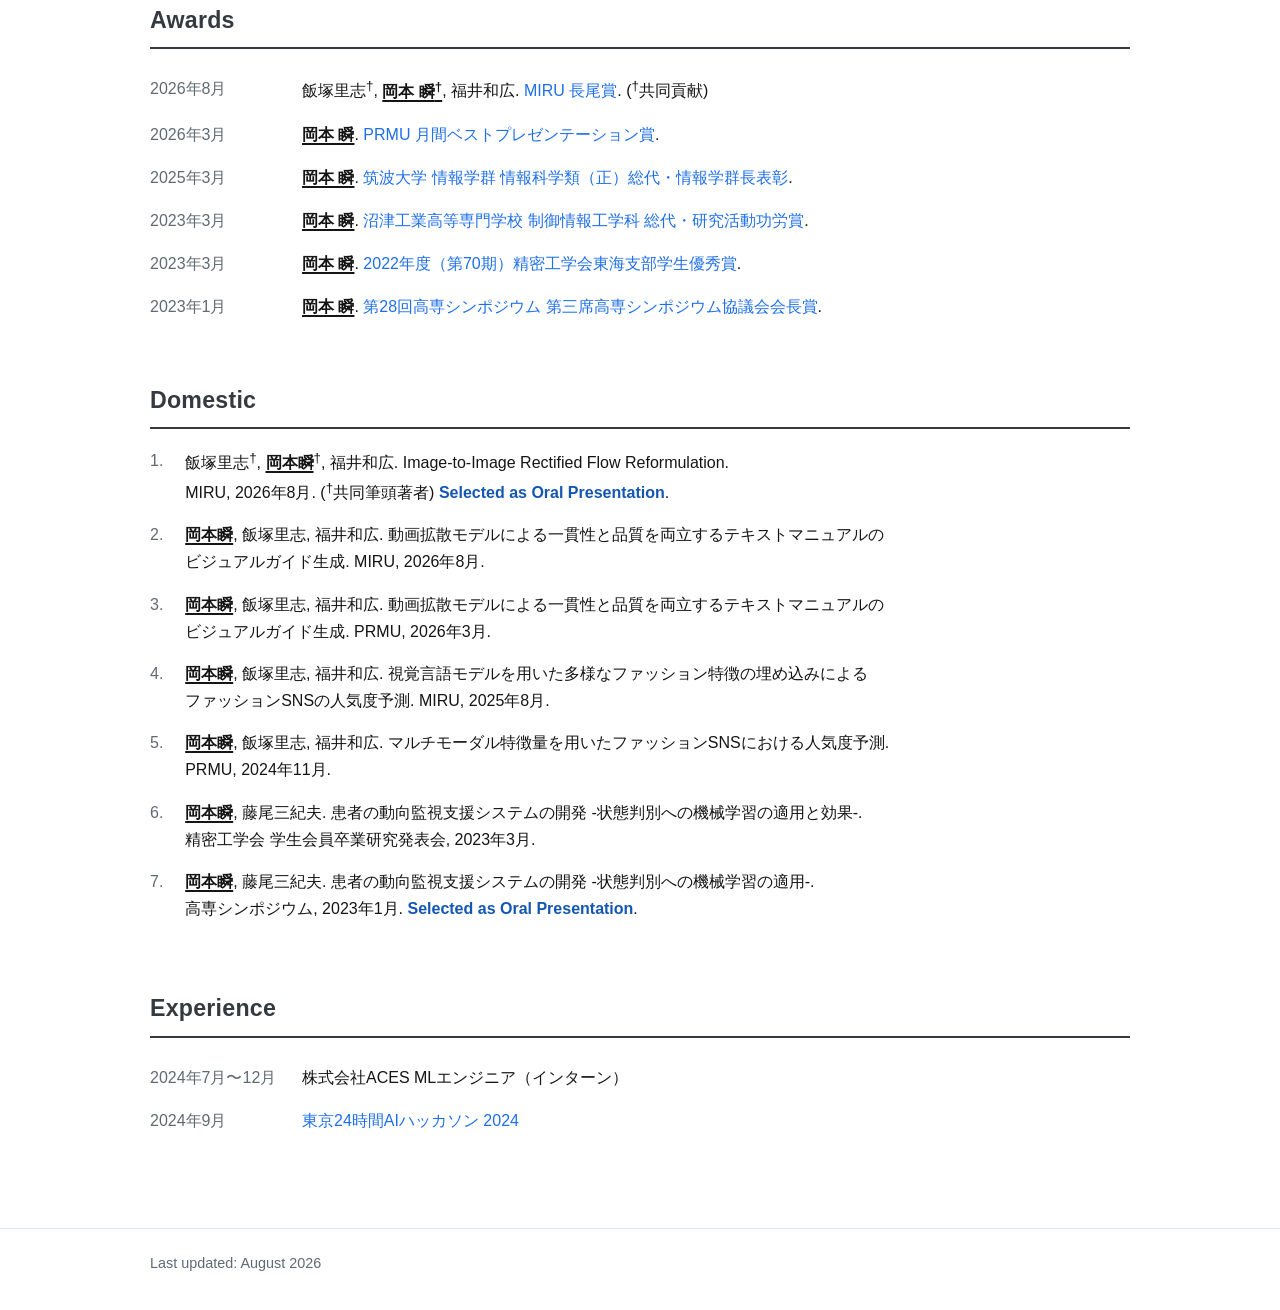
==== commit fc95aff7: "Update index.html" ====
--- a/index.html
+++ b/index.html
@@ -110,6 +110,7 @@
             <div class="pub-links">
               <a href="https://eccv.ecva.net/virtual/2026/poster/5655" target="_blank" rel="noopener noreferrer">Paper</a>
               <a href="https://iizuka.cs.tsukuba.ac.jp/projects/i2irfr/ja/index.html" target="_blank" rel="noopener noreferrer">Project</a>
+              <a href="https://github.com/satoshiiizuka/eccv2026_i2i-rfr" target="_blank" rel="noopener noreferrer">Code</a>
               <a href="https://arxiv.org/abs/2603.20186" target="_blank" rel="noopener noreferrer">arXiv</a>
             </div>
           </div>
